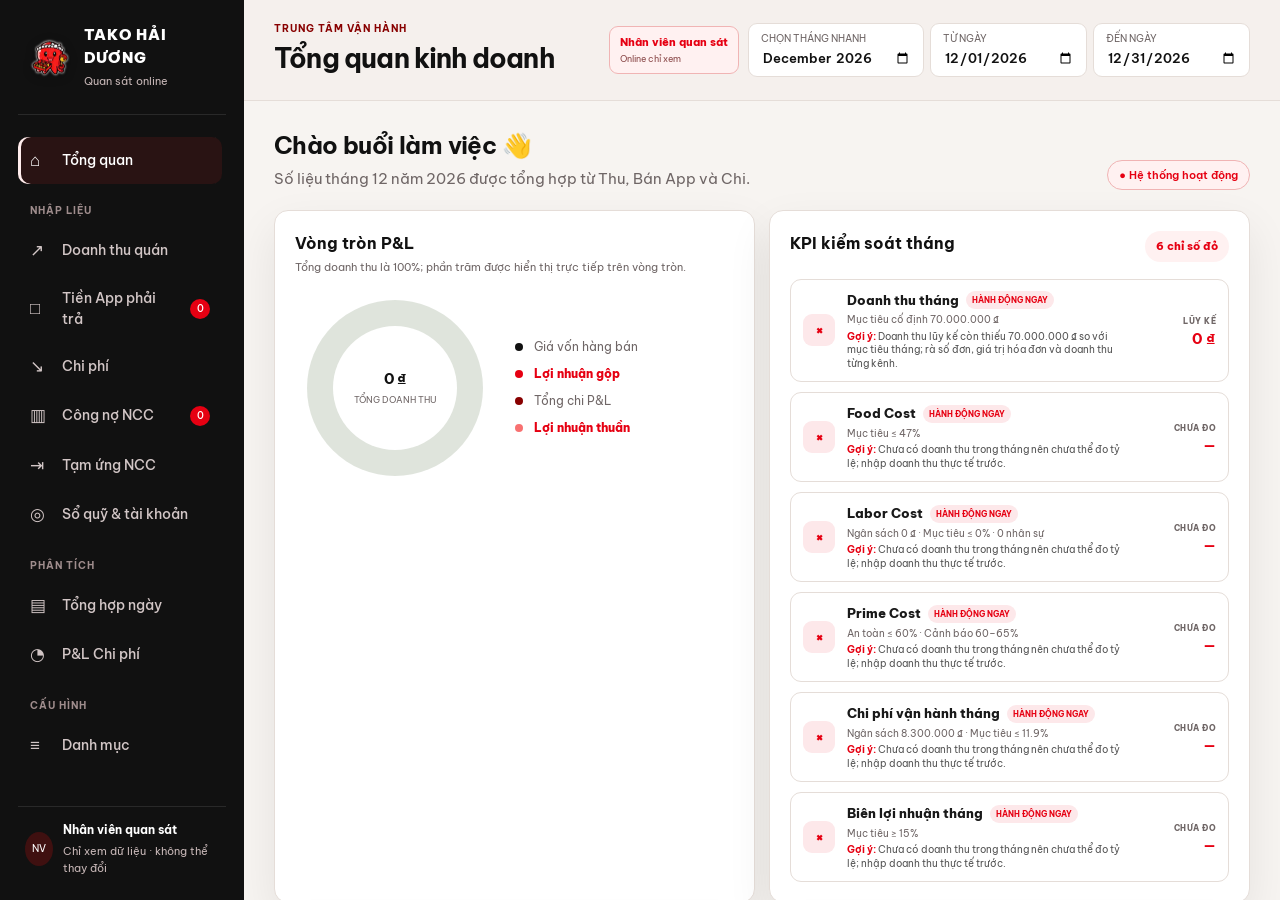
==== docs/index.html @ 7c11d3dc "Deploy TAKO online observer view" ====
<!doctype html>
<html lang="vi">
<head>
  <meta charset="utf-8">
  <meta name="viewport" content="width=device-width, initial-scale=1">
  <title>TAKO HẢI DƯƠNG · Quan sát online</title>
  <meta http-equiv="refresh" content="0; url=online-viewer.html">
</head>
<body>
  <p>Đang mở trang quan sát online... <a href="online-viewer.html">Bấm vào đây nếu trình duyệt không tự chuyển.</a></p>
</body>
</html>
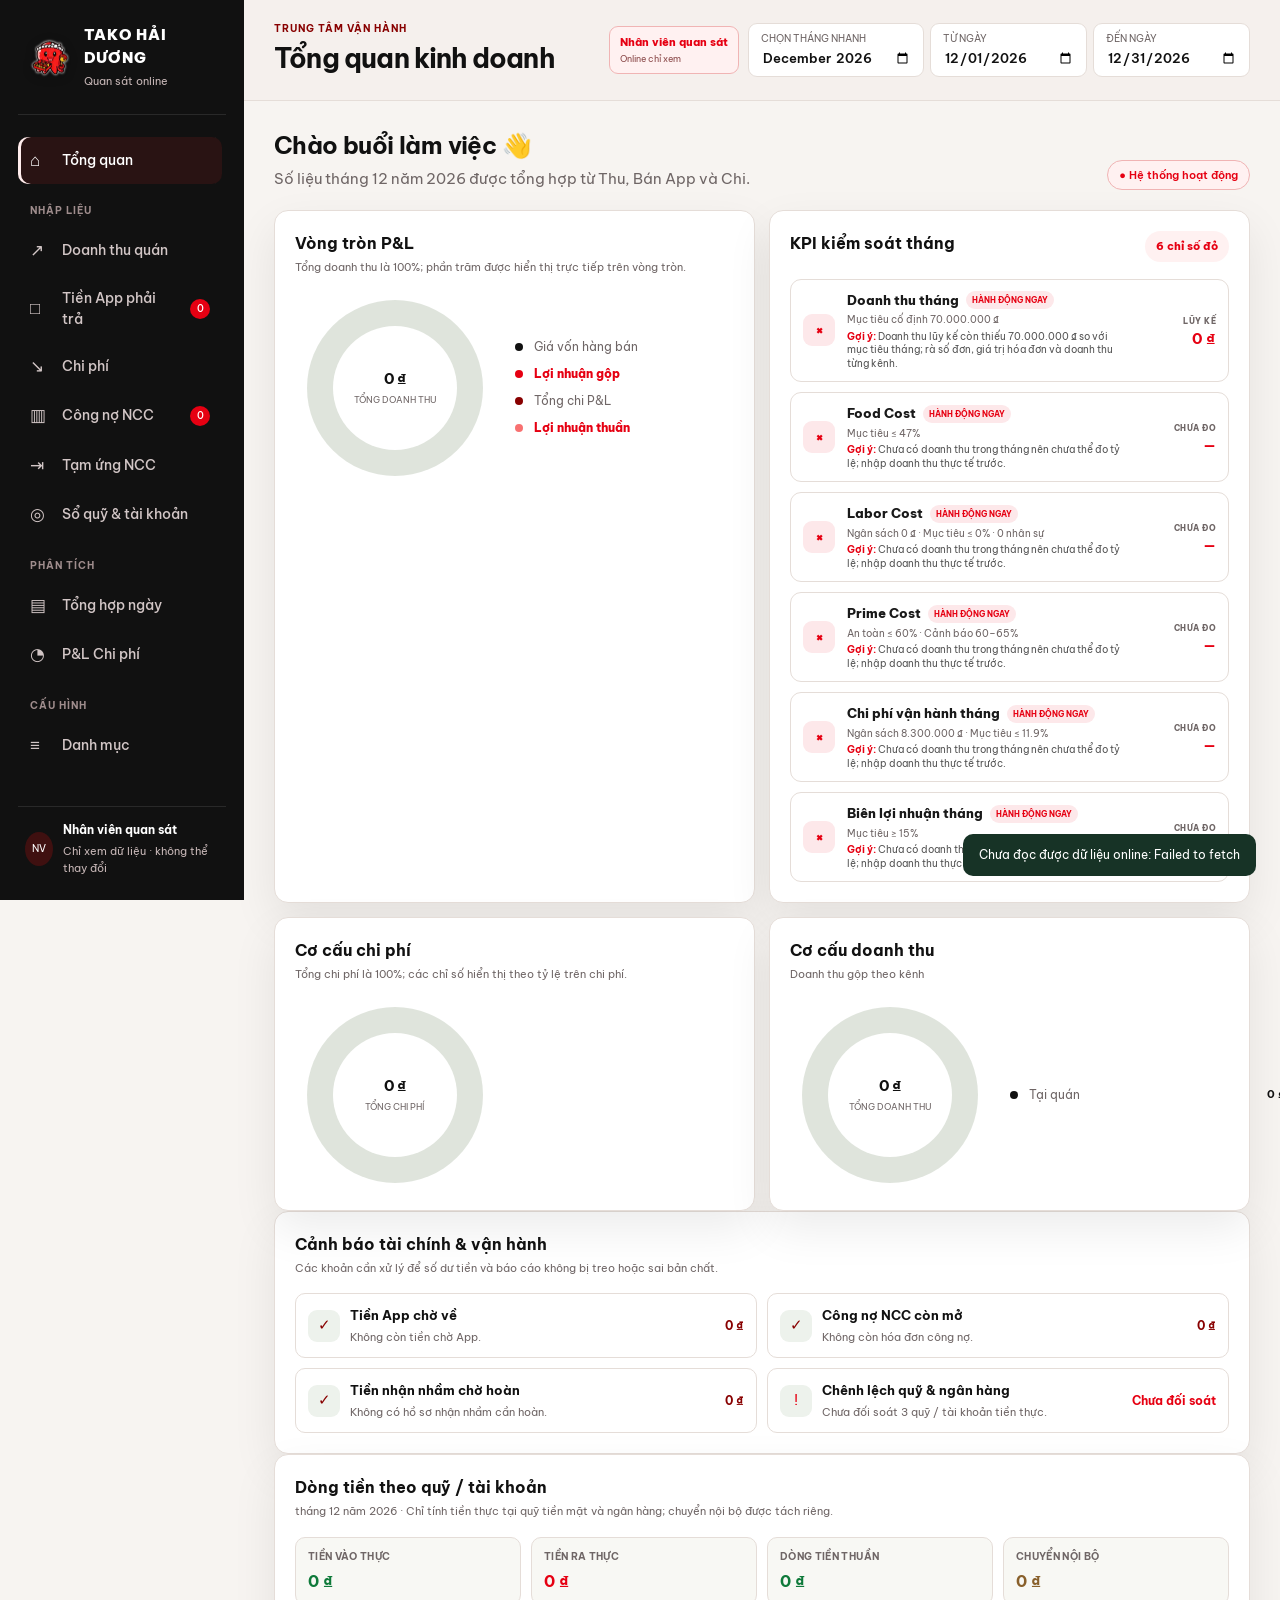
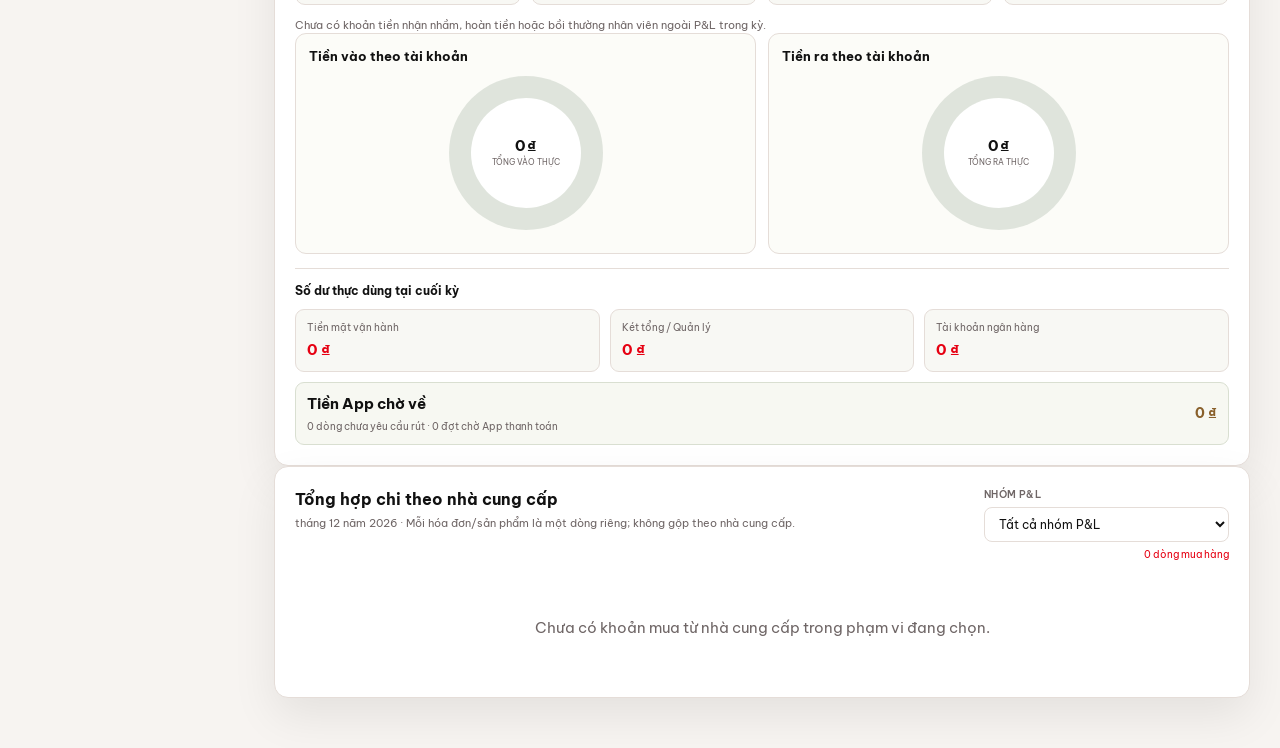
==== commit bc7fd02c: "Deploy TAKO online observer view" ====
--- a/docs/index.html
+++ b/docs/index.html
@@ -1,12 +1,79 @@
 <!doctype html>
 <html lang="vi">
 <head>
-  <meta charset="utf-8">
-  <meta name="viewport" content="width=device-width, initial-scale=1">
+  <meta charset="UTF-8" />
+  <meta name="viewport" content="width=device-width, initial-scale=1.0" />
+  <meta name="theme-color" content="#111111" />
   <title>TAKO HẢI DƯƠNG · Quan sát online</title>
-  <meta http-equiv="refresh" content="0; url=online-viewer.html">
+  <link rel="preconnect" href="https://fonts.googleapis.com">
+  <link rel="preconnect" href="https://fonts.gstatic.com" crossorigin>
+  <link href="https://fonts.googleapis.com/css2?family=Be+Vietnam+Pro:wght@400;500;600;700;800&display=swap" rel="stylesheet">
+  <link rel="stylesheet" href="styles.css" />
 </head>
 <body>
-  <p>Đang mở trang quan sát online... <a href="online-viewer.html">Bấm vào đây nếu trình duyệt không tự chuyển.</a></p>
+  <aside class="sidebar" id="sidebar">
+    <div class="brand">
+      <div class="brand-mark"><img src="assets/tako-haiduong-logo-source.png" alt="TAKO Hải Dương"></div>
+      <div><strong>TAKO HẢI DƯƠNG</strong><span>Quan sát online</span></div>
+    </div>
+    <nav id="nav">
+      <button data-view="dashboard" class="active" data-kitchen-hidden><span>⌂</span>Tổng quan</button>
+      <p data-kitchen-hidden>NHẬP LIỆU</p>
+      <button data-view="revenue" data-kitchen-hidden><span>↗</span>Doanh thu quán</button>
+      <button data-view="apps" data-kitchen-hidden><span>□</span>Tiền App phải trả <em id="app-pending-count">0</em></button>
+      <button data-view="expenses" data-kitchen-hidden><span>↘</span>Chi phí</button>
+      <button data-view="debts" data-kitchen-hidden><span>▥</span>Công nợ NCC <em id="debt-count">0</em></button>
+      <button data-view="supplier-advances" data-kitchen-hidden><span>⇥</span>Tạm ứng NCC</button>
+      <button data-view="funds" data-kitchen-hidden><span>◎</span>Sổ quỹ &amp; tài khoản</button>
+      <p data-kitchen-hidden>PHÂN TÍCH</p>
+      <button data-view="daily" data-kitchen-hidden><span>▤</span>Tổng hợp ngày</button>
+      <button data-view="pnl" data-kitchen-hidden><span>◔</span>P&amp;L Chi phí</button>
+      <p data-kitchen-hidden>CẤU HÌNH</p>
+      <button data-view="catalog" data-kitchen-hidden><span>≡</span>Danh mục</button>
+    </nav>
+    <div class="sidebar-foot">
+      <div class="user-avatar" id="current-role-avatar">NV</div><div><strong id="current-role-label">Nhân viên quan sát</strong><span id="current-role-detail">Chỉ xem số liệu online</span></div>
+    </div>
+  </aside>
+
+  <main>
+    <header class="topbar">
+      <button class="menu-button" id="menu-button">☰</button>
+      <div><p id="eyebrow">QUAN SÁT ONLINE</p><h1 id="page-title">Tổng quan kinh doanh</h1></div>
+      <div class="top-actions">
+        <button class="access-role-button" id="access-role-button" type="button" disabled><span id="access-role-badge">Nhân viên quan sát</span><small id="access-role-caption">Online chỉ xem</small></button>
+        <button class="lock-session-button" id="lock-session-button" type="button" hidden>⌑</button>
+        <div class="report-range">
+          <label class="period-picker"><span>Chọn tháng nhanh</span><input id="period" type="month" /></label>
+          <label class="period-picker"><span>Từ ngày</span><input id="report-start" type="date" /></label>
+          <label class="period-picker"><span>Đến ngày</span><input id="report-end" type="date" /></label>
+        </div>
+        <div class="action-dropdown" id="top-action-dropdown" hidden>
+          <button class="primary-button action-menu-button" id="action-menu-button" type="button">＋ Thao tác</button>
+          <div class="action-menu" id="action-menu" role="menu">
+            <button type="button" id="export-button" role="menuitem">⇩ Xuất hồ sơ ZIP</button>
+            <button type="button" class="pdf-button" id="export-pdf-button" role="menuitem">▣ Báo cáo PDF</button>
+            <button type="button" id="quick-add" role="menuitem">＋ Nhập nhanh</button>
+          </div>
+        </div>
+      </div>
+    </header>
+    <section id="app" class="content"></section>
+  </main>
+
+  <div class="modal-backdrop" id="modal-backdrop">
+    <div class="modal" role="dialog" aria-modal="true">
+      <button class="modal-close" id="modal-close">×</button>
+      <div id="modal-content"></div>
+    </div>
+  </div>
+  <div id="toast" class="toast"></div>
+  <div id="access-gate" class="access-gate" role="dialog" aria-modal="true" aria-labelledby="access-gate-title">
+    <div class="access-gate-card" id="access-gate-content"></div>
+  </div>
+
+  <script src="seed-data.js"></script>
+  <script src="online-config.js"></script>
+  <script src="app.js"></script>
 </body>
 </html>
--- a/docs/styles.css
+++ b/docs/styles.css
@@ -0,0 +1,626 @@
+:root {
+  --ink: #111111; --muted: #6f6666; --paper: #f7f4f1; --card: #ffffff;
+  --green: #e60012; --green-2: #880000; --lime: #ffeded; --orange: #e60012;
+  --red: #e60012; --gold: #a86a14; --line: #e5ddd8; --shadow: 0 18px 45px rgba(17, 17, 17, .08);
+  --font-ui: "Be Vietnam Pro", "Segoe UI", Tahoma, Arial, sans-serif;
+}
+* { box-sizing: border-box; }
+body { margin: 0; background: var(--paper); color: var(--ink); font-family: var(--font-ui); font-size: 15px; line-height: 1.5; font-synthesis: none; text-rendering: optimizeLegibility; }
+button, input, select, textarea { font: inherit; letter-spacing: 0; }
+button { cursor: pointer; }
+.sidebar { position: fixed; inset: 0 auto 0 0; width: 244px; background: #111111; color: white; padding: 24px 18px; z-index: 20; display: flex; flex-direction: column; overflow: hidden; }
+.brand { display: flex; align-items: center; gap: 12px; padding: 0 8px 24px; border-bottom: 1px solid #ffffff1a; }
+.brand-mark { display: grid; place-items: center; width: 50px; height: 46px; border-radius: 10px; background: transparent; overflow: visible; }
+.brand-mark img { display: block; width: 46px; height: 46px; object-fit: contain; filter: drop-shadow(0 0 1px #fff) drop-shadow(0 2px 5px rgba(0,0,0,.35)); }
+.brand strong, .brand span, .sidebar-foot strong, .sidebar-foot span { display: block; }
+.brand strong { letter-spacing: .08em; font-size: 15px; font-weight: 900; }
+.brand span, .sidebar-foot span { color: #c7b7b7; font-size: 11px; margin-top: 4px; }
+nav { padding-top: 20px; flex: 1; min-height: 0; overflow-y: auto; padding-right: 4px; scrollbar-width: thin; scrollbar-color: #ffffff30 transparent; }
+nav::-webkit-scrollbar { width: 6px; }
+nav::-webkit-scrollbar-thumb { background: #ffffff30; border-radius: 999px; }
+nav p { color: #9f8d8d; font-size: 10px; letter-spacing: .1em; font-weight: 700; padding: 17px 12px 7px; margin: 0; }
+nav button { width: 100%; border: 0; background: transparent; color: #d2c6c6; text-align: left; border-radius: 10px; padding: 11px 12px; margin: 2px 0; display: flex; gap: 12px; align-items: center; font-size: 14px; font-weight: 500; }
+nav button span { width: 20px; font-size: 17px; }
+nav button:hover, nav button.active { background: #b91c1c24; color: white; }
+nav button.active { box-shadow: inset 3px 0 var(--lime); }
+nav button em { margin-left: auto; background: var(--orange); min-width: 20px; height: 20px; border-radius: 10px; display: grid; place-items: center; color: white; font-size: 10px; font-style: normal; }
+.sidebar-foot { border-top: 1px solid #ffffff1a; padding: 14px 7px 0; display: flex; gap: 10px; align-items: center; font-size: 12px; flex: 0 0 auto; }
+.user-avatar { width: 34px; height: 34px; border-radius: 50%; background: #3f1010; display: grid; place-items: center; font-size: 10px; }
+main { margin-left: 244px; min-height: 100vh; }
+.topbar { min-height: 94px; padding: 21px 30px; display: flex; align-items: center; gap: 18px; border-bottom: 1px solid var(--line); background: rgba(245,240,236,.94); position: sticky; top: 0; z-index: 10; backdrop-filter: blur(12px); }
+.topbar h1 { font-family: var(--font-ui); font-size: 27px; font-weight: 700; letter-spacing: -.03em; margin: 2px 0 0; }
+.topbar p { font-size: 10px; color: var(--green-2); font-weight: 700; letter-spacing: .1em; margin: 0; }
+.top-actions { margin-left: auto; display: flex; align-items: center; gap: 9px; }
+.access-role-button { min-width: 118px; display: grid; gap: 2px; justify-items: start; padding: 7px 10px; border: 1px solid #f0b4b4; border-radius: 9px; background: #fff1f1; color: var(--green); text-align: left; }
+.access-role-button span { font-size: 11px; font-weight: 800; }
+.access-role-button small { font-size: 9px; color: #8b4a4a; white-space: nowrap; }
+.lock-session-button { width: 34px; height: 34px; border: 1px solid var(--line); border-radius: 9px; background: var(--card); color: var(--green); font-weight: 800; font-size: 18px; line-height: 1; }
+.lock-session-button:disabled { opacity: .42; cursor: not-allowed; }
+.report-range { display: flex; align-items: stretch; gap: 6px; }
+.period-picker { display: grid; gap: 2px; background: var(--card); padding: 7px 12px; border: 1px solid var(--line); border-radius: 9px; }
+.period-picker span { font-size: 10px; color: var(--muted); text-transform: uppercase; }
+.period-picker input { border: 0; outline: 0; background: transparent; color: var(--ink); font-weight: 600; font-size: 13px; }
+input[type="date"], input[type="month"] { cursor: pointer; }
+.primary-button, .outline-button { border-radius: 9px; padding: 11px 14px; font-weight: 600; font-size: 13px; }
+.primary-button:disabled, .outline-button:disabled { opacity: .6; cursor: wait; }
+.primary-button { background: var(--green); color: white; border: 1px solid var(--green); }
+.primary-button:hover { background: #991b1b; }
+.outline-button { background: transparent; color: var(--ink); border: 1px solid var(--line); }
+.action-dropdown { position: relative; }
+.action-menu-button { min-width: 118px; }
+.action-menu { position: absolute; right: 0; top: calc(100% + 8px); z-index: 60; display: none; min-width: 180px; padding: 6px; border: 1px solid var(--line); border-radius: 12px; background: var(--card); box-shadow: var(--shadow); }
+.action-dropdown.open .action-menu { display: grid; gap: 3px; }
+.action-menu button { width: 100%; border: 0; border-radius: 9px; background: transparent; color: var(--ink); padding: 10px 12px; text-align: left; font-size: 13px; font-weight: 700; white-space: nowrap; }
+.action-menu button:hover { background: #fff1f1; color: var(--green); }
+.menu-button { display: none; border: 0; background: transparent; font-size: 23px; }
+.content { padding: 26px 30px 50px; max-width: 1540px; margin: auto; }
+.welcome { display: flex; align-items: end; justify-content: space-between; margin-bottom: 20px; }
+.welcome h2 { margin: 0 0 5px; font-family: var(--font-ui); font-size: 24px; font-weight: 700; letter-spacing: -.025em; }
+.welcome p { margin: 0; color: var(--muted); }
+.account-welcome { align-items: center; gap: 18px; margin-bottom: 14px; }
+.account-welcome h2 { font-size: 21px; margin-bottom: 3px; line-height: 1.25; }
+.account-welcome p { max-width: 880px; font-size: 12px; line-height: 1.45; }
+.account-welcome .panel-actions { justify-content: flex-end; max-width: 360px; gap: 7px; }
+.account-welcome .outline-button, .account-welcome .primary-button { min-height: 38px; padding: 8px 12px; font-size: 12px; }
+.account-welcome .primary-button { min-width: 120px; }
+.account-actions-row { display: flex; justify-content: flex-end; align-items: center; gap: 8px; margin: -4px 0 12px; }
+.account-actions-row .outline-button, .account-actions-row .primary-button { min-height: 36px; padding: 8px 13px; font-size: 12px; }
+.status-chip { border: 1px solid #f0b4b4; color: var(--green); background: #fff1f1; border-radius: 20px; padding: 6px 11px; font-size: 11px; font-weight: 600; }
+.kpi-grid { display: grid; grid-template-columns: repeat(4, 1fr); gap: 14px; margin-bottom: 14px; }
+.kpi-card, .panel { background: var(--card); border: 1px solid var(--line); border-radius: 14px; box-shadow: var(--shadow); }
+.kpi-card { padding: 18px; min-height: 136px; position: relative; overflow: hidden; }
+.kpi-card::after { content: ""; position: absolute; width: 70px; height: 70px; border-radius: 50%; background: var(--accent, #e6001211); right: -22px; top: -22px; }
+.kpi-label { display: flex; justify-content: space-between; color: var(--muted); font-size: 11px; text-transform: uppercase; letter-spacing: .04em; font-weight: 600; }
+.kpi-icon { color: var(--accent, var(--green)); font-size: 18px; }
+.kpi-value { font-family: var(--font-ui); font-size: 25px; font-weight: 700; letter-spacing: -.025em; margin: 13px 0 7px; }
+.kpi-note { font-size: 11px; color: var(--muted); }
+.kpi-note strong { color: var(--green-2); }
+.dashboard-grid { display: grid; grid-template-columns: repeat(2, minmax(0, 1fr)); gap: 14px; }
+.panel { padding: 20px; }
+.panel-head { display: flex; justify-content: space-between; align-items: start; margin-bottom: 17px; }
+.panel-head h3 { margin: 0; font-size: 16px; font-weight: 700; }
+.panel-head p { margin: 4px 0 0; font-size: 11px; color: var(--muted); }
+.panel-metrics { display: flex; flex-wrap: wrap; justify-content: flex-end; gap: 8px; }
+.panel-metric { display: grid; gap: 3px; min-width: 164px; padding: 8px 10px; border: 1px solid var(--line); border-radius: 9px; background: #f5f7f2; }
+.panel-metric span { color: var(--muted); font-size: 10px; font-weight: 700; text-transform: uppercase; }
+.panel-metric strong { color: var(--green); font-size: 14px; white-space: nowrap; }
+.panel-metric.debt { border-color: #efd0be; background: #fff8f3; }
+.panel-metric.debt strong { color: #a45022; }
+.panel-actions, .inline-actions { display: flex; align-items: center; justify-content: center; gap: 7px; flex-wrap: wrap; }
+.account-grid { display: grid; grid-template-columns: repeat(4, minmax(0, 1fr)); gap: 12px; margin-bottom: 14px; }
+.account-card { background: var(--card); border: 1px solid var(--line); border-radius: 14px; box-shadow: var(--shadow); padding: 13px; min-height: 128px; display: flex; flex-direction: column; }
+.account-card.negative { border-color: #dfaaa2; background: #fffaf7; }
+.account-card-head { display: flex; align-items: center; justify-content: space-between; gap: 8px; }
+.account-card h3 { margin: 10px 0 5px; font-size: 13px; line-height: 1.35; }
+.account-card > strong { font-family: var(--font-ui); font-size: 22px; font-weight: 700; letter-spacing: -.02em; }
+.account-card p { margin: 7px 0 4px; color: var(--muted); font-size: 10px; line-height: 1.35; }
+.account-card small { margin-top: auto; font-size: 9px; color: var(--muted); }
+.special-cashflow-panel { margin-bottom: 14px; }
+.special-cashflow-kpis { display: grid; grid-template-columns: repeat(3, minmax(0, 1fr)); gap: 10px; margin: 4px 0 14px; }
+.special-cashflow-kpis > div { background: #f6f7f2; border: 1px solid var(--line); border-radius: 10px; padding: 11px 13px; display: grid; gap: 6px; }
+.special-cashflow-kpis span { color: var(--muted); font-size: 11px; }
+.special-cashflow-kpis strong { color: var(--green); font-family: var(--font-ui); font-size: 16px; }
+.special-cashflow-kpis strong.danger { color: var(--red); }
+.form-hint { margin: 9px 0 0; color: var(--muted); font-size: 11px; line-height: 1.5; }
+.supplier-select-row { display: grid; grid-template-columns: minmax(0, 1fr) auto; gap: 7px; align-items: center; }
+.supplier-select-row .small-button { min-height: 39px; white-space: nowrap; }
+.supplier-suggestion { min-height: 16px; margin-top: 5px; }
+.supplier-product-tags { display: flex; flex-wrap: wrap; gap: 5px; align-items: center; max-height: 58px; overflow: auto; padding: 2px 0; scrollbar-width: thin; }
+.supplier-product-tags .pill { max-width: 190px; overflow: hidden; text-overflow: ellipsis; }
+.supplier-catalog-table { table-layout: fixed; min-width: 1180px; }
+.supplier-catalog-table th:nth-child(1), .supplier-catalog-table td:nth-child(1) { width: 18%; text-align: left; }
+.supplier-catalog-table th:nth-child(2), .supplier-catalog-table td:nth-child(2) { width: 12%; text-align: left; white-space: nowrap; }
+.supplier-catalog-table th:nth-child(3), .supplier-catalog-table td:nth-child(3) { width: 48%; text-align: left; }
+.supplier-catalog-table th:nth-child(4), .supplier-catalog-table td:nth-child(4) { width: 7%; }
+.supplier-catalog-table th:nth-child(5), .supplier-catalog-table td:nth-child(5) { width: 8%; }
+.supplier-catalog-table th:nth-child(6), .supplier-catalog-table td:nth-child(6) { width: 7%; }
+.supplier-catalog-table .supplier-product-tags { justify-content: flex-start; }
+.supplier-catalog-table .muted { display: block; text-align: left; }
+.supplier-catalog-table .inline-actions { justify-content: flex-end; flex-wrap: nowrap; }
+.muted { color: var(--muted); font-size: 11px; }
+.supplier-filter { display: grid; gap: 5px; min-width: 210px; }
+.supplier-filter label { color: var(--muted); font-size: 10px; font-weight: 600; text-transform: uppercase; letter-spacing: .04em; text-align: center; }
+.supplier-filter select { border: 1px solid var(--line); background: white; border-radius: 8px; padding: 8px 10px; color: var(--ink); font-size: 12px; text-align: center; }
+.catalog-pnl-filter { display: flex; align-items: center; min-width: 250px; }
+.catalog-pnl-filter select { width: 100%; height: 42px; border: 1px solid var(--line); background: white; border-radius: 8px; padding: 0 12px; color: var(--ink); font-size: 12px; text-align: center; }
+.supplier-pnl-filter { display: grid; gap: 5px; min-width: 245px; }
+.supplier-pnl-filter label { color: var(--muted); font-size: 10px; font-weight: 600; text-transform: uppercase; letter-spacing: .04em; text-align: left; }
+.supplier-pnl-filter select { border: 1px solid var(--line); background: white; border-radius: 8px; padding: 8px 10px; color: var(--ink); font-size: 12px; outline: none; }
+.supplier-pnl-filter select:focus { border-color: var(--green-2); box-shadow: 0 0 0 3px #b91c1c18; }
+.supplier-pnl-filter small { color: var(--green); font-size: 10px; text-align: right; }
+.small-button { border: 1px solid var(--line); background: white; color: var(--green); border-radius: 7px; padding: 5px 8px; font-size: 10px; font-weight: 600; white-space: nowrap; }
+.small-button:hover { border-color: var(--green-2); background: #fff1f1; }
+.small-button.success-button { background: var(--green); border-color: var(--green); color: white; }
+.small-button.success-button:hover { background: #991b1b; border-color: #991b1b; }
+.danger-button { color: var(--red); }
+.danger-button:hover { border-color: var(--red); background: #fdf0ed; }
+.advance-actions { display: grid; justify-items: center; gap: 6px; min-width: 132px; }
+.advance-main-action { width: 112px; }
+.advance-sub-actions { display: grid; grid-template-columns: 1fr; gap: 5px; justify-items: center; }
+.advance-sub-actions .small-button { min-width: 86px; }
+.danger-action { background: #b83d32; border-color: #b83d32; }
+.danger-action:hover { background: #963128; border-color: #963128; }
+.reset-summary { display: grid; gap: 7px; margin: 16px 0; padding: 12px; border: 1px solid #f0c5bd; border-radius: 10px; background: #fff8f5; }
+.reset-summary div { display: flex; justify-content: space-between; gap: 16px; color: #4b5b52; }
+.reset-summary b { color: #b83d32; white-space: nowrap; }
+.text-button { border: 0; background: transparent; color: var(--green); font-size: 10px; font-weight: 600; }
+.pnl-layout { display: grid; grid-template-columns: 200px minmax(0, 1fr); gap: 20px; align-items: center; min-height: 190px; }
+.donut { --segments: conic-gradient(var(--green) 0 60%, var(--lime) 60% 100%); width: 176px; aspect-ratio: 1; border-radius: 50%; background: var(--segments); position: relative; margin: auto; }
+.donut::after { content: ""; position: absolute; inset: 26px; border-radius: 50%; background: var(--card); }
+.donut-percent { position: absolute; z-index: 3; transform: translate(-50%, -50%); color: #fff; font-size: 9px; font-weight: 900; line-height: 1; letter-spacing: -.03em; text-shadow: 0 1px 3px rgba(0,0,0,.55); white-space: nowrap; pointer-events: none; }
+.donut-percent.compact { font-size: 7px; }
+.donut-center { position: absolute; inset: 0; z-index: 1; display: grid; place-content: center; padding: 0 12px; text-align: center; pointer-events: none; }
+.donut-center strong { font-family: var(--font-ui); font-size: clamp(14px, 1.2vw, 18px); font-weight: 700; line-height: 1.2; letter-spacing: -.025em; white-space: nowrap; font-variant-numeric: tabular-nums; }
+.donut-center span { margin-top: 5px; font-size: 9px; line-height: 1.25; color: var(--muted); text-transform: uppercase; }
+.legend { display: grid; gap: 9px; align-content: center; }
+.legend-row { display: grid; grid-template-columns: 10px minmax(0, 1fr) auto; gap: 9px; align-items: center; font-size: 12px; }
+.legend-row.with-value { grid-template-columns: 10px minmax(165px, 1fr) minmax(145px, .65fr) 65px; }
+.dot { width: 8px; height: 8px; border-radius: 50%; }
+.legend-row span { color: var(--muted); }
+.legend-row b { font-size: 11px; font-variant-numeric: tabular-nums; white-space: nowrap; text-align: center; }
+.legend-row strong { font-size: 11px; text-align: right; }
+.legend-row.profit-highlight span, .legend-row.profit-highlight b, .legend-row.profit-highlight strong { color: var(--green); font-weight: 800; }
+.cash-flow-kpis { display: grid; grid-template-columns: repeat(4, minmax(0, 1fr)); gap: 10px; margin-bottom: 12px; }
+.cash-flow-kpi { display: grid; gap: 5px; padding: 11px 12px; border: 1px solid var(--line); border-radius: 10px; background: #f8f8f4; }
+.cash-flow-kpi span { color: var(--muted); font-size: 10px; font-weight: 700; text-transform: uppercase; letter-spacing: .035em; }
+.cash-flow-kpi strong { font-size: 16px; font-variant-numeric: tabular-nums; }
+.cash-flow-kpi.in strong, .cash-flow-kpi.net-positive strong { color: #0f7a3a; }
+.cash-flow-kpi.out strong, .cash-flow-kpi.net-negative strong { color: var(--red); }
+.cash-flow-kpi.internal strong { color: #89602b; }
+.account-flow-donuts { display: grid; grid-template-columns: repeat(2, minmax(0, 1fr)); gap: 12px; }
+.account-flow-donut { padding: 13px; border: 1px solid var(--line); border-radius: 11px; background: #fcfcf8; }
+.account-flow-donut h4 { margin: 0 0 9px; font-size: 13px; }
+.account-flow-donut .pnl-layout { grid-template-columns: 1fr; gap: 10px; min-height: 0; }
+.account-flow-donut .donut { width: min(154px, 100%); }
+.account-flow-donut .donut::after { inset: 22px; }
+.account-flow-donut .donut-center { padding: 0 5px; align-content: center; }
+.account-flow-donut .donut-center strong { max-width: 100%; font-size: 15px; line-height: 1.05; letter-spacing: -.055em; }
+.account-flow-donut .donut-center span { margin-top: 3px; font-size: 8px; white-space: nowrap; }
+.account-flow-donut .legend { gap: 7px; }
+.account-flow-donut .legend-row.with-value { grid-template-columns: 9px minmax(0, 1fr) auto 52px; gap: 6px; font-size: 11px; }
+.account-flow-donut .legend-row b, .account-flow-donut .legend-row strong { font-size: 10px; }
+.account-balance-section { margin-top: 14px; padding-top: 13px; border-top: 1px solid var(--line); }
+.account-balance-section h4 { margin: 0 0 9px; font-size: 12px; }
+.account-balance-minis { display: grid; grid-template-columns: repeat(3, minmax(0, 1fr)); gap: 10px; }
+.account-balance-mini { display: grid; gap: 4px; padding: 10px 11px; border: 1px solid var(--line); border-radius: 9px; background: #f8f8f4; }
+.account-balance-mini span { color: var(--muted); font-size: 10px; }
+.account-balance-mini strong { color: var(--green); font-size: 15px; font-variant-numeric: tabular-nums; }
+.pending-app-flow { display: flex; justify-content: space-between; align-items: center; gap: 12px; margin-top: 10px; padding: 10px 11px; border: 1px solid #d9dfd1; border-radius: 9px; background: #f7f8f2; }
+.pending-app-flow strong, .pending-app-flow small { display: block; }
+.pending-app-flow small { margin-top: 3px; color: var(--muted); font-size: 10px; }
+.pending-app-flow b { color: #89602b; font-size: 14px; white-space: nowrap; }
+.alerts { display: grid; gap: 10px; }
+.alert { display: grid; grid-template-columns: 32px 1fr auto; align-items: center; gap: 10px; padding: 12px; border: 1px solid var(--line); border-radius: 10px; }
+.alert-icon { width: 32px; height: 32px; border-radius: 9px; display: grid; place-items: center; background: #edf2ec; }
+.alert h4, .alert p { margin: 0; }
+.alert h4 { font-size: 13px; }
+.alert p { font-size: 11px; color: var(--muted); margin-top: 3px; }
+.alert b { font-size: 12px; }
+.ceo-kpi-panel { min-width: 0; }
+.ceo-kpi-summary { padding: 7px 11px; border-radius: 999px; background: #fff1f1; color: var(--red); font-size: 11px; font-weight: 800; white-space: nowrap; }
+.ceo-kpi-grid { display: grid; grid-template-columns: 1fr; gap: 10px; }
+.ceo-kpi-card { --status-color: var(--green-2); position: relative; display: grid; grid-template-columns: 34px minmax(0, 1fr) auto; align-items: center; gap: 10px; min-width: 0; padding: 11px 12px; border: 1px solid var(--line); border-radius: 11px; background: #fff; }
+.ceo-kpi-card.warning { --status-color: var(--orange); }
+.ceo-kpi-card.danger { --status-color: var(--red); }
+.ceo-kpi-icon { width: 32px; height: 32px; display: grid; place-items: center; border-radius: 9px; color: var(--status-color); background: color-mix(in srgb, var(--status-color) 9%, white); font-size: 14px; font-weight: 900; }
+.ceo-kpi-copy { min-width: 0; }
+.ceo-kpi-card-head { display: flex; align-items: center; gap: 7px; }
+.ceo-kpi-card-head span { color: #191919; font-size: 13px; font-weight: 800; }
+.ceo-kpi-card-head b { padding: 3px 6px; border-radius: 999px; background: color-mix(in srgb, var(--status-color) 9%, white); color: var(--status-color); font-size: 8px; text-transform: uppercase; white-space: nowrap; }
+.ceo-kpi-copy small { display: block; margin-top: 3px; color: var(--muted); font-size: 10px; line-height: 1.35; }
+.ceo-kpi-copy p { margin: 3px 0 0; color: #555; font-size: 10px; line-height: 1.35; }
+.ceo-kpi-copy p strong { color: var(--status-color); }
+.ceo-kpi-actual { display: grid; justify-items: end; gap: 4px; min-width: 82px; }
+.ceo-kpi-actual span { color: var(--muted); font-size: 8px; font-weight: 800; letter-spacing: .06em; text-transform: uppercase; }
+.ceo-kpi-value { color: var(--status-color); font-size: 15px; line-height: 1; white-space: nowrap; text-align: right; }
+.operational-alert-panel { grid-column: 1 / -1; }
+.operational-alerts { grid-template-columns: repeat(2, minmax(0, 1fr)); }
+.good { color: var(--green-2); } .warning { color: var(--orange); } .danger { color: var(--red); }
+.section-grid { display: grid; grid-template-columns: 475px minmax(0, 1fr); gap: 16px; align-items: start; }
+.expense-layout { grid-template-columns: 420px minmax(0, 1fr); }
+.compact-form-layout, .supplier-advance-layout { grid-template-columns: 390px minmax(0, 1fr); }
+.compact-form-layout .form-panel, .supplier-advance-layout .form-panel { padding: 16px; }
+.compact-form-layout .form-grid, .supplier-advance-layout .form-grid { gap: 10px; }
+.compact-form-layout .panel-head, .supplier-advance-layout .panel-head { margin-bottom: 12px; }
+.compact-form-layout .field input,
+.compact-form-layout .field select,
+.compact-form-layout .field textarea,
+.supplier-advance-layout .field input,
+.supplier-advance-layout .field select,
+.supplier-advance-layout .field textarea { padding: 9px 10px; }
+.compact-form-layout .calc-box, .supplier-advance-layout .calc-box { margin-top: 9px; padding: 9px 10px; }
+.form-panel { position: sticky; top: 120px; max-height: calc(100vh - 140px); overflow-y: auto; scrollbar-width: thin; }
+.form-panel::-webkit-scrollbar { width: 6px; }
+.form-panel::-webkit-scrollbar-thumb { background: #d8caca; border-radius: 999px; }
+.app-panels { display: grid; gap: 16px; }
+.app-payout-callout { display: flex; align-items: center; justify-content: space-between; gap: 18px; background: #fff1f1; border-color: #f0b4b4; }
+.app-payout-callout h3 { margin: 0; font-size: 15px; }
+.app-payout-callout p { margin: 4px 0 0; color: var(--muted); font-size: 11px; max-width: 660px; }
+.check-list { display: grid; gap: 7px; max-height: 260px; overflow: auto; padding-right: 3px; }
+.check-row { display: grid; grid-template-columns: auto 1fr auto; align-items: center; gap: 9px; padding: 9px 10px; border: 1px solid var(--line); border-radius: 8px; background: white; font-size: 11px; }
+.check-row input { width: auto; margin: 0; }
+.check-row strong { color: var(--green); white-space: nowrap; }
+.form-grid { display: grid; grid-template-columns: 1fr 1fr; gap: 12px; }
+.field { display: grid; gap: 6px; }
+.field.full { grid-column: 1 / -1; }
+.field label { color: var(--muted); font-size: 11px; font-weight: 600; }
+.checkbox-field { align-content: start; }
+.checkbox-field > span:first-child { color: var(--muted); font-size: 11px; font-weight: 600; }
+.inline-check { display: inline-flex; align-items: center; justify-content: flex-start; gap: 8px; min-height: 39px; padding: 9px 11px; border: 1px solid var(--line); border-radius: 9px; background: #fff; color: var(--ink); font-weight: 700; white-space: nowrap; }
+.field .inline-check input { width: 15px; height: 15px; flex: 0 0 15px; margin: 0; padding: 0; accent-color: var(--green); box-shadow: none; }
+.employee-claim-grid { align-items: start; }
+.employee-claim-grid .field { align-content: start; }
+.employee-claim-hint { grid-column: 1 / -1; margin: -5px 0 1px; padding: 7px 9px; border-radius: 7px; background: #f4f7f3; }
+.field input, .field select, .field textarea { width: 100%; border: 1px solid var(--line); background: white; border-radius: 9px; padding: 10px 11px; outline: none; color: var(--ink); }
+.field input:focus, .field select:focus, .field textarea:focus { border-color: var(--green-2); box-shadow: 0 0 0 3px #b91c1c18; }
+.field textarea { min-height: 68px; resize: vertical; }
+.form-alert { margin: 12px 0 14px; border: 1px solid var(--line); border-radius: 10px; padding: 11px 12px; color: var(--muted); font-size: 12px; line-height: 1.55; }
+.form-alert strong { color: var(--ink); }
+.form-alert.success { background: #eaf1e9; border-color: #c9decc; }
+.expense-lines { display: grid; gap: 8px; }
+.expense-line { display: grid; grid-template-columns: minmax(0, 1.18fr) 56px minmax(92px, .95fr) 30px; gap: 7px; align-items: center; }
+.expense-line input { min-width: 0; }
+.expense-line input[data-expense-line-qty] { text-align: center; padding-inline: 6px; }
+.recipe-lines { display: grid; gap: 8px; }
+.recipe-lines .recipe-line { grid-template-columns: minmax(0, 1fr) 62px 42px 26px; gap: 6px; }
+.recipe-line select, .recipe-line input { min-width: 0; }
+.recipe-line input[name="lineQuantity"] { padding-inline: 6px; text-align: center; }
+.expense-line-tools { display: grid; gap: 3px; justify-items: stretch; }
+.expense-line-unit { align-items: center; background: #f5eeee; border: 1px solid var(--line); border-radius: 9px; color: var(--muted); display: inline-flex; font-size: 9px; font-weight: 800; height: 18px; justify-content: center; min-width: 28px; padding: 0 3px; text-align: center; }
+.expense-line .small-button { min-height: 18px; height: 18px; padding-inline: 0; font-size: 13px; line-height: 1; border-radius: 8px; }
+.expense-line .small-button:disabled { cursor: not-allowed; opacity: .4; }
+.expense-lines-actions { display: flex; align-items: center; gap: 9px; margin-top: 8px; }
+.expense-lines-actions small { color: var(--muted); font-size: 10px; line-height: 1.35; }
+.nvl-conversion-guide { background: #fff7f7; border: 1px solid #ffd1d1; border-radius: 16px; display: grid; gap: 8px; grid-template-columns: repeat(3, minmax(0, 1fr)); margin: 10px 0 14px; padding: 10px; }
+.nvl-conversion-guide div { background: #fff; border-radius: 12px; padding: 9px 10px; }
+.nvl-conversion-guide b { color: var(--brand-red); display: block; font-size: 11px; margin-bottom: 3px; }
+.nvl-conversion-guide span { color: var(--muted); display: block; font-size: 10px; line-height: 1.35; }
+.form-actions { display: flex; gap: 8px; margin-top: 16px; }
+.form-actions button { flex: 1; }
+.calc-box { background: #eaf1e9; border-radius: 9px; padding: 11px; display: flex; justify-content: space-between; margin-top: 12px; font-size: 12px; }
+.calc-box[hidden] { display: none !important; }
+.calc-box strong { color: var(--green); }
+.calc-box.negative { background: #fae5e1; border: 1px solid #e5a39a; }
+.calc-box.negative strong { color: var(--red); }
+.table-toolbar { display: flex; gap: 8px; margin-bottom: 12px; }
+.search { flex: 1; border: 1px solid var(--line); border-radius: 9px; padding: 9px 12px; background: white; }
+.table-wrap { overflow-x: auto; border-radius: 9px; scrollbar-color: #84948c #ebece6; scrollbar-width: thin; }
+.table-wrap::-webkit-scrollbar { height: 8px; }
+.table-wrap::-webkit-scrollbar-track { background: #ebece6; border-radius: 8px; }
+.table-wrap::-webkit-scrollbar-thumb { background: #84948c; border-radius: 8px; }
+.data-table { width: 100%; border-collapse: collapse; font-size: 11px; }
+.data-table th { color: var(--muted); text-align: center; vertical-align: middle; font-size: 9px; line-height: 1.32; letter-spacing: .025em; text-transform: uppercase; border-bottom: 1px solid var(--line); padding: 9px 7px; font-weight: 700; }
+.data-table td { border-bottom: 1px solid #e9e7df; padding: 9px 7px; text-align: center; vertical-align: middle; line-height: 1.38; }
+.data-table td small { display: block; margin-top: 2px; color: var(--muted); line-height: 1.35; font-size: 9px; }
+.data-table tbody tr:hover { background: #f6f4ed; }
+.data-table .money { text-align: center; white-space: nowrap; font-weight: 600; }
+.expense-history-table { min-width: 920px; table-layout: fixed; }
+.expense-history-table th, .expense-history-table td { padding-inline: 7px; }
+.expense-history-table th:nth-child(1), .expense-history-table td:nth-child(1) { width: 8%; }
+.expense-history-table th:nth-child(2), .expense-history-table td:nth-child(2) { width: 9%; }
+.expense-history-table th:nth-child(3), .expense-history-table td:nth-child(3) { width: 29%; }
+.expense-history-table th:nth-child(4), .expense-history-table td:nth-child(4) { width: 13%; }
+.expense-history-table th:nth-child(5), .expense-history-table td:nth-child(5), .expense-history-table th:nth-child(6), .expense-history-table td:nth-child(6) { width: 11%; }
+.expense-history-table th:nth-child(7), .expense-history-table td:nth-child(7) { width: 12%; }
+.expense-history-table th:nth-child(8), .expense-history-table td:nth-child(8) { width: 7%; }
+.expense-history-table td:nth-child(2), .expense-history-table td:nth-child(3), .expense-history-table td:nth-child(4) { overflow: hidden; text-overflow: ellipsis; white-space: nowrap; }
+.expense-history-description { display: block; overflow: hidden; text-overflow: ellipsis; white-space: nowrap; }
+.expense-history-description small { display: inline !important; margin: 0 !important; }
+.cashflow-table { min-width: 0; font-size: 12px; }
+.cashflow-table td { padding-block: 10px; }
+.cashflow-table .flow-in td { color: #0f7a3a; }
+.cashflow-table .flow-out td { color: var(--red); }
+.cashflow-table .flow-total td { font-weight: 700; border-top: 1px solid var(--line); }
+.pnl-glance-bar { position: sticky; top: 106px; z-index: 6; display: grid; grid-template-columns: repeat(5, minmax(0, 1fr)); gap: 1px; margin: 0 0 14px; border: 1px solid var(--line); border-radius: 12px; overflow: hidden; background: var(--line); box-shadow: 0 10px 24px rgba(30, 50, 40, .1); }
+.pnl-glance-bar > div { min-height: 74px; padding: 11px 14px; display: grid; align-content: center; gap: 2px; background: var(--card); }
+.pnl-glance-bar span { color: var(--muted); font-size: 10px; font-weight: 700; text-transform: uppercase; letter-spacing: .035em; }
+.pnl-glance-bar strong { font-size: 17px; font-variant-numeric: tabular-nums; letter-spacing: -.02em; }
+.pnl-glance-bar small { color: var(--muted); font-size: 10px; }
+.pnl-glance-bar .positive { background: #edf6ef; }
+.pnl-glance-bar .positive strong { color: var(--green); }
+.pnl-overview-grid { display: grid; grid-template-columns: repeat(2, minmax(0, 1fr)); gap: 14px; margin-bottom: 14px; }
+.pnl-statement { display: grid; gap: 6px; }
+.pnl-statement-row { display: grid; grid-template-columns: minmax(0, 1fr) auto 58px; gap: 12px; align-items: center; padding: 10px 11px; border-radius: 8px; font-size: 13px; }
+.pnl-statement-row > span { color: var(--muted); }
+.pnl-statement-row strong, .pnl-statement-row b { font-variant-numeric: tabular-nums; white-space: nowrap; }
+.pnl-statement-row b { font-size: 11px; text-align: right; }
+.pnl-statement-row.revenue { background: #edf6ef; }
+.pnl-statement-row.cost { background: #fff6ef; }
+.pnl-statement-row.cost strong, .pnl-statement-row.total-cost strong { color: #a45022; }
+.pnl-statement-row.gross, .pnl-statement-row.net { background: #e7f2e9; border: 1px solid #b9d4be; }
+.pnl-statement-row.gross span, .pnl-statement-row.gross strong, .pnl-statement-row.gross b, .pnl-statement-row.net span, .pnl-statement-row.net strong, .pnl-statement-row.net b { color: var(--green); font-weight: 800; }
+.pnl-statement-row.total-cost { border-top: 1px solid var(--line); font-weight: 700; }
+.pnl-analysis-grid { margin-top: 0; }
+.pill { display: inline-flex; border-radius: 20px; padding: 3px 7px; font-size: 9px; font-weight: 600; white-space: nowrap; }
+.pill.green { color: var(--green); background: #fee2e2; }.pill.orange { color: #9f4f22; background: #fbe9dc; }.pill.red { color: var(--red); background: #fae5e1; }.pill.gray { color: #5f5656; background: #eee7e4; }
+.money-flow { display: inline-flex; align-items: center; justify-content: center; min-width: 92px; padding: 4px 9px; border-radius: 999px; font-weight: 800; font-variant-numeric: tabular-nums; white-space: nowrap; }
+.money-flow.in { color: #0f7a3a; background: #e8f7ee; border: 1px solid #bfe6ce; }
+.money-flow.out { color: #d31220; background: #ffe8e8; border: 1px solid #f7bcbc; }
+.money-flow.zero { color: #5f5656; background: #f1ece8; border: 1px solid var(--line); }
+.empty { text-align: center; color: var(--muted); padding: 38px 0; }
+.pagination-note { color: var(--muted); font-size: 10px; margin-top: 12px; }
+.daily-panel { padding-inline: 0; overflow: hidden; }
+.daily-panel .panel-head { padding: 0 20px; }
+.daily-wrap { border-top: 1px solid var(--line); overflow-x: auto; }
+.daily-table { min-width: 2100px; table-layout: fixed; }
+.daily-table th, .daily-table td { white-space: nowrap; text-align: center !important; vertical-align: middle; }
+.daily-table th:nth-child(1), .daily-table td:nth-child(1) { width: 92px; min-width: 92px; max-width: 92px; }
+.daily-table th:nth-child(2), .daily-table td:nth-child(2) { width: 78px; min-width: 78px; max-width: 78px; }
+.daily-table th { padding-block: 12px; }
+.daily-table .revenue-head { background: #fee2e2; color: var(--green); }
+.daily-table .expense-head { background: #fbe7dc; color: #9f4f22; }
+.daily-table .cash-head { background: #f5edcf; color: #806522; }
+.daily-table .revenue-cell { background: #f4faf5; }
+.daily-table .expense-cell { background: #fff8f3; }
+.daily-table .cash-cell { background: #fffcf0; }
+.daily-table .total-cell { font-weight: 700; }
+.daily-sticky { position: sticky; z-index: 2; background: var(--card) !important; }
+.daily-date { left: 0; width: 92px; min-width: 92px; max-width: 92px; }
+.daily-day { left: 92px; width: 78px; min-width: 78px; max-width: 78px; border-right: 1px solid var(--line); }
+.daily-header-actions { display: flex; align-items: center; justify-content: flex-end; gap: 10px; flex-wrap: wrap; }
+.daily-day-picker { display: grid; gap: 2px; min-width: 150px; padding: 6px 9px; border: 1px solid var(--line); border-radius: 8px; background: white; }
+.daily-day-picker span { color: var(--muted); font-size: 9px; font-weight: 700; letter-spacing: .04em; text-transform: uppercase; }
+.daily-day-picker input { width: 100%; border: 0; outline: 0; background: transparent; color: var(--ink); font: inherit; font-size: 12px; font-weight: 600; }
+.daily-legend { display: flex; gap: 7px; font-size: 10px; }
+.daily-legend span { padding: 5px 8px; border-radius: 20px; }
+.legend-revenue { background: #fee2e2; color: var(--green); }.legend-expense { background: #fbe7dc; color: #9f4f22; }.legend-cash { background: #f5edcf; color: #806522; }
+.debt-list { display: grid; gap: 12px; }
+.debt-card { padding: 15px; border: 1px solid var(--line); border-radius: 11px; display: grid; grid-template-columns: 1fr auto; gap: 10px; background: #fff; }
+.debt-card h4 { margin: 0 0 5px; font-size: 14px; }.debt-card p { margin: 2px 0; color: var(--muted); font-size: 11px; }.debt-card .debt-amount { text-align: right; }.debt-card .debt-amount strong { color: var(--red); display: block; margin-bottom: 7px; }
+.cost-grid { display: grid; grid-template-columns: repeat(2, 1fr); gap: 14px; }
+.menu-card { padding: 18px; border: 1px solid var(--line); border-radius: 13px; background: var(--card); }
+.menu-card-head { display: flex; justify-content: space-between; gap: 14px; align-items: start; }.menu-card h3 { margin: 0; font-family: var(--font-ui); font-weight: 700; font-size: 18px; letter-spacing: -.02em; }.menu-card p { color: var(--muted); font-size: 11px; }
+.margin-badge { background: #fee2e2; color: var(--green); border-radius: 30px; min-width: 54px; height: 54px; display: grid; place-content: center; text-align: center; font-weight: 700; }.margin-badge span { display: block; font-size: 7px; font-weight: 500; }
+.size-costs { display: grid; grid-template-columns: repeat(3, 1fr); gap: 8px; margin: 14px 0; }.size-box { background: #f2f2eb; border-radius: 9px; padding: 10px; }.size-box span, .size-box small { display: block; font-size: 10px; color: var(--muted); }.size-box strong { display: block; font-size: 13px; margin: 4px 0; }.size-box .good { font-weight: 600; }
+.ingredient-toggle { border: 0; color: var(--green); background: none; padding: 0; font-size: 11px; font-weight: 600; }
+.ingredient-list { display: none; margin-top: 12px; border-top: 1px solid var(--line); padding-top: 7px; }.ingredient-list.open { display: block; }.ingredient-line { display: flex; justify-content: space-between; padding: 6px 0; font-size: 11px; color: var(--muted); }
+.recipe-cost-line { display: grid; grid-template-columns: minmax(0, 1fr) auto auto; gap: 10px; align-items: center; }
+.recipe-cost-line span { overflow: hidden; text-overflow: ellipsis; white-space: nowrap; }
+.recipe-cost-line small { color: var(--red); font-weight: 800; text-align: right; white-space: nowrap; }
+.catalog-tabs { display: flex; justify-content: center; align-items: center; gap: 8px; margin-bottom: 18px; }.tab { min-width: 120px; border: 1px solid var(--line); background: transparent; border-radius: 20px; padding: 9px 15px; text-align: center; font-size: 12px; font-weight: 600; }.tab.active { background: var(--green); border-color: var(--green); color: white; }
+.modal-backdrop { display: none; position: fixed; inset: 0; background: #102019a8; z-index: 100; place-items: center; padding: 18px; }.modal-backdrop.open { display: grid; }.modal { width: min(560px, 100%); max-height: 90vh; overflow: auto; background: var(--card); border-radius: 16px; padding: 24px; position: relative; box-shadow: 0 28px 80px #08130e66; }.modal-close { position: absolute; right: 14px; top: 10px; border: 0; background: transparent; font-size: 26px; color: var(--muted); }.modal h2 { margin-top: 0; font-family: var(--font-ui); font-weight: 700; font-size: 22px; letter-spacing: -.02em; }
+.quick-grid { display: grid; grid-template-columns: repeat(3, 1fr); gap: 10px; }.quick-choice { border: 1px solid var(--line); border-radius: 11px; background: white; padding: 18px 8px; text-align: center; }.quick-choice span { display: block; font-size: 22px; margin-bottom: 8px; }
+.toast { position: fixed; right: 24px; bottom: 24px; background: #173326; color: white; padding: 12px 16px; border-radius: 10px; font-size: 12px; transform: translateY(80px); opacity: 0; transition: .25s; z-index: 150; }.toast.show { transform: translateY(0); opacity: 1; }
+.access-gate { display: none; position: fixed; inset: 0; z-index: 250; place-items: center; padding: 18px; background: linear-gradient(135deg, #0d1e16e8, #214835df); backdrop-filter: blur(8px); }
+.access-gate.open { display: grid; }
+.access-gate-card { width: min(480px, 100%); border: 1px solid #d7e2d8; border-radius: 18px; padding: 30px; background: var(--card); box-shadow: 0 28px 80px #08130e99; }
+.access-gate-brand { color: var(--green-2); font-weight: 800; font-size: 11px; letter-spacing: .12em; }
+.access-gate h2 { margin: 8px 0 7px; font-size: 25px; letter-spacing: -.03em; }
+.access-gate p { margin: 0; color: var(--muted); line-height: 1.55; }
+.role-choice-grid { display: grid; grid-template-columns: 1fr 1fr; gap: 11px; margin-top: 20px; }
+.role-choice { min-height: 142px; display: flex; flex-direction: column; align-items: flex-start; gap: 7px; padding: 16px; border-radius: 12px; border: 1px solid var(--line); background: #fffefa; text-align: left; }
+.role-choice strong { font-size: 16px; color: var(--ink); }
+.role-choice span { color: var(--muted); font-size: 12px; line-height: 1.45; }
+.role-choice.accountant { border-color: #f0b4b4; background: #fff1f1; }
+.role-choice.observer { border-color: #d7ddd8; }
+.role-choice:hover { transform: translateY(-1px); box-shadow: 0 9px 20px #18372718; }
+.access-gate-note { display: block; margin-top: 15px; color: var(--muted); font-size: 11px; }
+.access-back { margin: -5px 0 12px; padding: 0; border: 0; background: transparent; color: var(--green); font-size: 12px; font-weight: 700; }
+.access-pin-form { display: grid; gap: 13px; margin-top: 20px; }
+.access-pin-form label { display: grid; gap: 6px; color: var(--muted); font-size: 12px; font-weight: 700; }
+.access-pin-form input { padding: 12px 13px; border: 1px solid var(--line); border-radius: 9px; background: #fffefa; color: var(--ink); font: inherit; font-size: 16px; letter-spacing: .16em; }
+.access-pin-form .primary-button { margin-top: 2px; }
+body.observer-mode [data-accountant-only], body.observer-mode #app .form-panel { display: none !important; }
+body.kitchen-mode [data-accountant-only]:not([data-inventory-movement-add]):not([data-inventory-movement-edit]):not([data-recipe-add]):not([data-recipe-edit]):not([data-recipe-delete]) { display: none !important; }
+body.kitchen-mode [data-kitchen-hidden] { display: none !important; }
+body.kitchen-mode #nav button[data-view]:not([data-kitchen-view]) { display: none !important; }
+body.kitchen-mode #nav p:not([data-kitchen-section]) { display: none !important; }
+body.observer-mode [data-observer-hidden] { display: none !important; }
+body.observer-mode [data-kitchen-section], body.observer-mode [data-kitchen-view] { display: none !important; }
+.observer-readonly-layout { grid-template-columns: minmax(0, 1fr) !important; }
+.nvl-compare-chart { display: grid; gap: 10px; margin-top: 14px; }
+.nvl-compare-row { display: grid; grid-template-columns: minmax(170px, .34fr) minmax(0, 1fr); gap: 14px; align-items: center; padding: 11px 12px; border: 1px solid var(--line); border-radius: 14px; background: rgba(255,255,255,.72); }
+.nvl-compare-name strong { display: block; font-size: 12px; letter-spacing: .02em; }
+.nvl-compare-name span { display: block; margin-top: 3px; color: var(--muted); font-size: 11px; line-height: 1.35; }
+.nvl-bar-pair { display: grid; gap: 7px; }
+.nvl-bar-line { display: grid; grid-template-columns: 58px minmax(0, 1fr) 96px; gap: 9px; align-items: center; font-size: 11px; }
+.nvl-bar-line span { color: var(--muted); font-weight: 800; }
+.nvl-bar-line b { text-align: right; font-size: 11px; }
+.nvl-bar-track { height: 11px; overflow: hidden; border-radius: 999px; background: #f0e7e4; }
+.nvl-bar-track i { display: block; height: 100%; border-radius: inherit; }
+.nvl-bar-track i.previous { background: #111111; opacity: .82; }
+.nvl-bar-track i.current { background: var(--red); }
+.nvl-bar-diff { text-align: right; color: var(--muted); font-size: 10px; font-weight: 800; }
+.small-button.active { border-color: var(--red); background: var(--red); color: #fff; }
+@media (max-width: 1100px) { .kpi-grid { grid-template-columns: repeat(2,1fr); }.dashboard-grid, .pnl-overview-grid { grid-template-columns: 1fr; }.cost-grid { grid-template-columns: 1fr; }.account-grid { grid-template-columns: repeat(2,1fr); }.operational-alerts { grid-template-columns: 1fr; } }
+@media (max-width: 1700px) and (min-width: 801px) { .expense-layout { grid-template-columns: 1fr; }.expense-layout .form-panel { position: static; max-width: 520px; }.compact-form-layout, .supplier-advance-layout { grid-template-columns: 360px minmax(0, 1fr); } }
+@media (max-width: 800px) { .sidebar { transform: translateX(-100%); transition: .25s; }.sidebar.open { transform: translateX(0); }.menu-button { display: block; } main { margin-left: 0; }.topbar { padding: 15px; flex-wrap: wrap; }.topbar h1 { font-size: 22px; }.top-actions { width: 100%; margin: 0; }.access-role-button { min-width: 0; padding: 7px 9px; }.access-role-button small { display: none; }.report-range { flex: 1; min-width: 0; }.period-picker { flex: 1; min-width: 0; padding-inline: 8px; }.period-picker input { min-width: 0; font-size: 12px; }.outline-button { display: block; font-size: 0; padding-inline: 13px; }.outline-button::after { content: "⇩"; font-size: 17px; }.pdf-button::after { content: "PDF"; font-size: 10px; font-weight: 800; }.content { padding: 18px 15px 40px; }.section-grid { grid-template-columns: 1fr; }.form-panel { position: static; }.app-payout-callout { align-items: flex-start; flex-direction: column; }.pnl-layout { grid-template-columns: 1fr; }.cash-flow-kpis, .account-flow-donuts, .special-cashflow-kpis { grid-template-columns: 1fr; }.account-balance-minis { grid-template-columns: 1fr; }.account-flow-donut .pnl-layout { grid-template-columns: 150px minmax(0, 1fr); }.kpi-grid, .pnl-glance-bar { grid-template-columns: 1fr 1fr; }.pnl-glance-bar { position: static; }.pnl-glance-bar > div { min-height: 66px; }.pnl-glance-bar > div:last-child { grid-column: 1 / -1; }.pnl-statement-row { grid-template-columns: minmax(0, 1fr) auto 50px; gap: 8px; }.panel-head { gap: 10px; flex-wrap: wrap; }.panel-metrics { width: 100%; }.panel-metric { flex: 1; min-width: 0; }.panel-actions { width: 100%; justify-content: flex-start; }.daily-header-actions { width: 100%; justify-content: space-between; }.data-table { min-width: 720px; }.table-wrap { overflow-x: auto; }.cost-grid { grid-template-columns: 1fr; }.role-choice-grid { grid-template-columns: 1fr; }.access-gate-card { padding: 24px 20px; } }
+@media (max-width: 800px) {
+  .ceo-kpi-card { grid-template-columns: 32px minmax(0, 1fr) auto; }
+}
+@media print { @page { size: A4 landscape; margin: 10mm; } body { background: white; color: #15231d; } body::before { content: attr(data-print-title) "\A" attr(data-print-range); display: block; white-space: pre-line; margin: 0 0 8mm; color: #173f2f; font: 700 16pt/1.35 var(--font-ui); } .sidebar, .topbar, .modal-backdrop, .toast, .form-panel, .panel-actions, .small-button, .outline-button, .primary-button, .pagination-note { display: none !important; } main { margin: 0; min-height: 0; } .content { padding: 0; } .panel { break-inside: avoid; box-shadow: none; background: white; border-color: #cfd5cf; } .table-wrap { overflow: visible; } .data-table { min-width: 0; font-size: 9px; } .data-table th, .data-table td { padding: 6px 5px; } }
+@media (max-width: 480px) { .kpi-grid, .account-grid { grid-template-columns: 1fr; }.form-grid { grid-template-columns: 1fr; }.field.full { grid-column: auto; }.legend-row.with-value { grid-template-columns: 10px minmax(0, 1fr) auto 56px; gap: 6px; }.legend-row b, .legend-row strong { font-size: 10px; }.expense-line { grid-template-columns: minmax(0, 1fr) 46px minmax(82px, .8fr) 26px; gap: 5px; }.recipe-lines .recipe-line { grid-template-columns: minmax(0, 1fr) 52px 34px 24px; gap: 5px; }.expense-lines-actions { align-items: flex-start; flex-direction: column; }.quick-grid { grid-template-columns: 1fr; }.top-actions .primary-button { font-size: 0; }.top-actions .primary-button::after { content: "+"; font-size: 18px; }.welcome { align-items: start; }.status-chip { display: none; } }
+
+/* Mobile observer build */
+@media (max-width: 720px) {
+  body { font-size: 14px; background: #f8f5f2; }
+  .sidebar { width: min(82vw, 292px); padding: 16px 14px; overflow-y: auto; box-shadow: 16px 0 40px rgba(0,0,0,.28); }
+  .brand { gap: 10px; padding: 0 6px 14px; }
+  .brand-mark { width: 44px; height: 42px; }
+  .brand-mark img { width: 40px; height: 40px; }
+  .brand strong { font-size: 13px; letter-spacing: .05em; }
+  nav { padding-top: 12px; }
+  nav p { padding: 12px 10px 5px; }
+  nav button { min-height: 42px; padding: 9px 10px; font-size: 13px; border-radius: 11px; }
+  .sidebar-foot { padding-top: 12px; }
+
+  main { margin-left: 0; }
+  .topbar {
+    min-height: auto;
+    padding: 10px 12px 12px;
+    align-items: flex-start;
+    gap: 10px;
+    background: rgba(248,245,242,.98);
+  }
+  .menu-button {
+    display: grid;
+    place-items: center;
+    width: 40px;
+    height: 40px;
+    flex: 0 0 40px;
+    border-radius: 11px;
+    background: #111;
+    color: #fff;
+    font-size: 20px;
+  }
+  .topbar > div:nth-child(2) { min-width: 0; flex: 1; }
+  .topbar p { font-size: 9px; line-height: 1.2; white-space: nowrap; overflow: hidden; text-overflow: ellipsis; }
+  .topbar h1 { font-size: 20px; line-height: 1.15; margin-top: 3px; }
+  .top-actions {
+    display: grid;
+    grid-template-columns: 1fr 40px;
+    width: 100%;
+    gap: 8px;
+    align-items: stretch;
+  }
+  .access-role-button { grid-column: 1; min-height: 40px; }
+  .lock-session-button { grid-column: 2; width: 40px; height: 40px; }
+  .report-range { grid-column: 1 / -1; display: grid; grid-template-columns: 1fr 1fr; gap: 7px; }
+  .report-range .period-picker:first-child { grid-column: 1 / -1; }
+  .period-picker { min-height: 48px; padding: 6px 9px; border-radius: 10px; }
+  .period-picker span { font-size: 8px; }
+  .period-picker input { font-size: 13px; }
+  .action-dropdown { grid-column: 1 / -1; }
+  .action-menu-button { width: 100%; min-height: 42px; font-size: 13px !important; }
+  .top-actions .primary-button::after { content: none !important; }
+  .action-menu { left: 0; right: 0; min-width: 0; }
+
+  .topbar.mobile-compact {
+    min-height: 58px;
+    padding: 7px 10px;
+    flex-wrap: nowrap;
+    align-items: center;
+    gap: 8px;
+    box-shadow: 0 5px 18px rgba(35,27,22,.12);
+  }
+  .topbar.mobile-compact .menu-button { width: 40px; height: 40px; flex-basis: 40px; }
+  .topbar.mobile-compact > div:nth-child(2) { flex: 1; }
+  .topbar.mobile-compact > div:nth-child(2) p { display: none; }
+  .topbar.mobile-compact h1 { margin: 0; font-size: 16px; white-space: nowrap; overflow: hidden; text-overflow: ellipsis; }
+  .topbar.mobile-compact .top-actions { display: block; width: 42px; margin: 0; }
+  .topbar.mobile-compact .access-role-button,
+  .topbar.mobile-compact .lock-session-button,
+  .topbar.mobile-compact .report-range { display: none; }
+  .topbar.mobile-compact .action-dropdown { display: block; width: 42px; }
+  .topbar.mobile-compact .action-menu-button {
+    width: 42px;
+    min-width: 42px;
+    min-height: 40px;
+    height: 40px;
+    padding: 0;
+    font-size: 0 !important;
+    border-radius: 10px;
+  }
+  .topbar.mobile-compact .action-menu-button::after { content: "+" !important; font-size: 22px; font-weight: 700; }
+  .topbar.mobile-compact .action-menu { left: auto; right: 0; width: min(300px, calc(100vw - 20px)); }
+
+  .content { padding: 12px 10px 36px; }
+  .welcome, .account-welcome { display: grid; gap: 10px; margin-bottom: 12px; }
+  .welcome h2, .account-welcome h2 { font-size: 19px; line-height: 1.25; }
+  .welcome p, .account-welcome p { font-size: 11px; }
+  .account-actions-row { justify-content: stretch; margin: 0 0 10px; }
+  .account-actions-row button { flex: 1; }
+
+  .kpi-grid, .ceo-kpi-grid, .account-grid, .dashboard-grid, .pnl-overview-grid,
+  .cost-grid, .special-cashflow-kpis, .cash-flow-kpis,
+  .account-flow-donuts, .account-balance-minis { grid-template-columns: 1fr !important; gap: 10px; }
+  .kpi-card { min-height: 98px; padding: 14px; border-radius: 13px; }
+  .kpi-value { font-size: 22px; margin: 9px 0 4px; }
+  .account-card { min-height: 104px; padding: 12px; }
+  .account-card > strong { font-size: 22px; }
+
+  .section-grid, .compact-form-layout, .supplier-advance-layout, .expense-layout { grid-template-columns: 1fr !important; gap: 12px; }
+  .form-panel { position: static; padding: 14px !important; }
+  .panel { padding: 14px; border-radius: 13px; box-shadow: 0 10px 24px rgba(17,17,17,.06); }
+  .panel-head { display: grid; gap: 10px; margin-bottom: 12px; }
+  .panel-head h3 { font-size: 15px; }
+  .panel-head p { font-size: 10px; }
+  .panel-metrics { display: grid; grid-template-columns: 1fr; width: 100%; }
+  .panel-metric { min-width: 0; }
+  .panel-actions { justify-content: stretch; }
+  .panel-actions > * { flex: 1; min-width: 0; }
+
+  .form-grid { grid-template-columns: 1fr; gap: 10px; }
+  .field.full { grid-column: auto; }
+  .field label, .checkbox-field > span:first-child { font-size: 10px; }
+  .field input, .field select, .field textarea, .inline-check { min-height: 42px; padding: 9px 10px; border-radius: 10px; font-size: 14px; }
+  .expense-line { grid-template-columns: minmax(0, 1fr) 48px minmax(90px, .75fr) 28px; gap: 6px; }
+  .recipe-lines .recipe-line { grid-template-columns: minmax(0, 1fr) 54px 36px 26px; gap: 5px; }
+  .expense-line select, .expense-line input { min-height: 42px; font-size: 13px; }
+  .expense-lines-actions { align-items: stretch; flex-direction: column; gap: 6px; }
+  .expense-lines-actions .small-button { width: fit-content; }
+  .calc-box { padding: 10px; font-size: 11px; }
+  .form-actions { margin-top: 12px; }
+  .form-actions button, .primary-button, .outline-button { min-height: 42px; }
+
+  .pnl-layout { grid-template-columns: 1fr !important; gap: 12px; min-height: 0; }
+  .donut { width: min(168px, 68vw); }
+  .donut-center strong { font-size: 15px; }
+  .legend-row.with-value { grid-template-columns: 9px minmax(0, 1fr) auto 54px; gap: 6px; }
+  .legend-row b, .legend-row strong { font-size: 10px; }
+  .pnl-glance-bar { grid-template-columns: 1fr; position: static; }
+  .pnl-statement-row { grid-template-columns: minmax(0, 1fr) auto 48px; padding: 9px; font-size: 12px; }
+
+  .catalog-tabs { justify-content: flex-start; overflow-x: auto; padding-bottom: 4px; margin-bottom: 12px; }
+  .tab { flex: 0 0 auto; min-width: 104px; padding: 8px 12px; font-size: 11px; }
+  .supplier-filter, .supplier-pnl-filter, .catalog-pnl-filter { min-width: 0; width: 100%; }
+
+  .table-wrap:not(.daily-wrap) { overflow: visible; }
+  .table-wrap:not(.daily-wrap) .data-table:not(.daily-table) {
+    display: block;
+    width: 100%;
+    min-width: 0 !important;
+    table-layout: auto;
+  }
+  .table-wrap:not(.daily-wrap) .data-table:not(.daily-table) thead { display: none; }
+  .table-wrap:not(.daily-wrap) .data-table:not(.daily-table) tbody { display: grid; gap: 9px; }
+  .table-wrap:not(.daily-wrap) .data-table:not(.daily-table) tr {
+    display: grid;
+    gap: 0;
+    padding: 9px 10px;
+    border: 1px solid var(--line);
+    border-radius: 12px;
+    background: #fff;
+  }
+  .table-wrap:not(.daily-wrap) .data-table:not(.daily-table) td {
+    display: grid;
+    grid-template-columns: 102px minmax(0, 1fr);
+    gap: 8px;
+    align-items: center;
+    border: 0;
+    border-bottom: 1px solid #eee7e4;
+    padding: 7px 0;
+    text-align: right !important;
+    word-break: break-word;
+    white-space: normal !important;
+    overflow: visible !important;
+  }
+  .table-wrap:not(.daily-wrap) .data-table:not(.daily-table) td:last-child { border-bottom: 0; }
+  .table-wrap:not(.daily-wrap) .data-table:not(.daily-table) td::before {
+    content: attr(data-label);
+    color: var(--muted);
+    font-size: 9px;
+    font-weight: 800;
+    text-transform: uppercase;
+    letter-spacing: .03em;
+    text-align: left;
+  }
+  .table-wrap:not(.daily-wrap) .data-table:not(.daily-table) td > * { justify-self: end; max-width: 100%; }
+  .table-wrap:not(.daily-wrap) .data-table:not(.daily-table) .inline-actions { justify-content: flex-end; }
+  .expense-history-description { white-space: normal; }
+  .daily-panel .panel-head { padding: 0 14px; }
+  .daily-table { min-width: 1600px; }
+  .modal-backdrop { padding: 10px; align-items: start; }
+  .modal { max-height: calc(100vh - 20px); padding: 20px 16px; border-radius: 15px; }
+  .modal h2 { font-size: 20px; }
+  .toast { left: 10px; right: 10px; bottom: 12px; text-align: center; }
+}
+
+@media (max-width: 390px) {
+  .content { padding-inline: 8px; }
+  .topbar { padding-inline: 9px; }
+  .expense-line { grid-template-columns: minmax(0, 1fr) 44px minmax(78px, .7fr) 26px; }
+  .recipe-lines .recipe-line { grid-template-columns: minmax(0, 1fr) 50px 32px 24px; }
+  .table-wrap:not(.daily-wrap) .data-table:not(.daily-table) td { grid-template-columns: 88px minmax(0, 1fr); }
+  .money-flow { min-width: 0; padding-inline: 7px; }
+}
